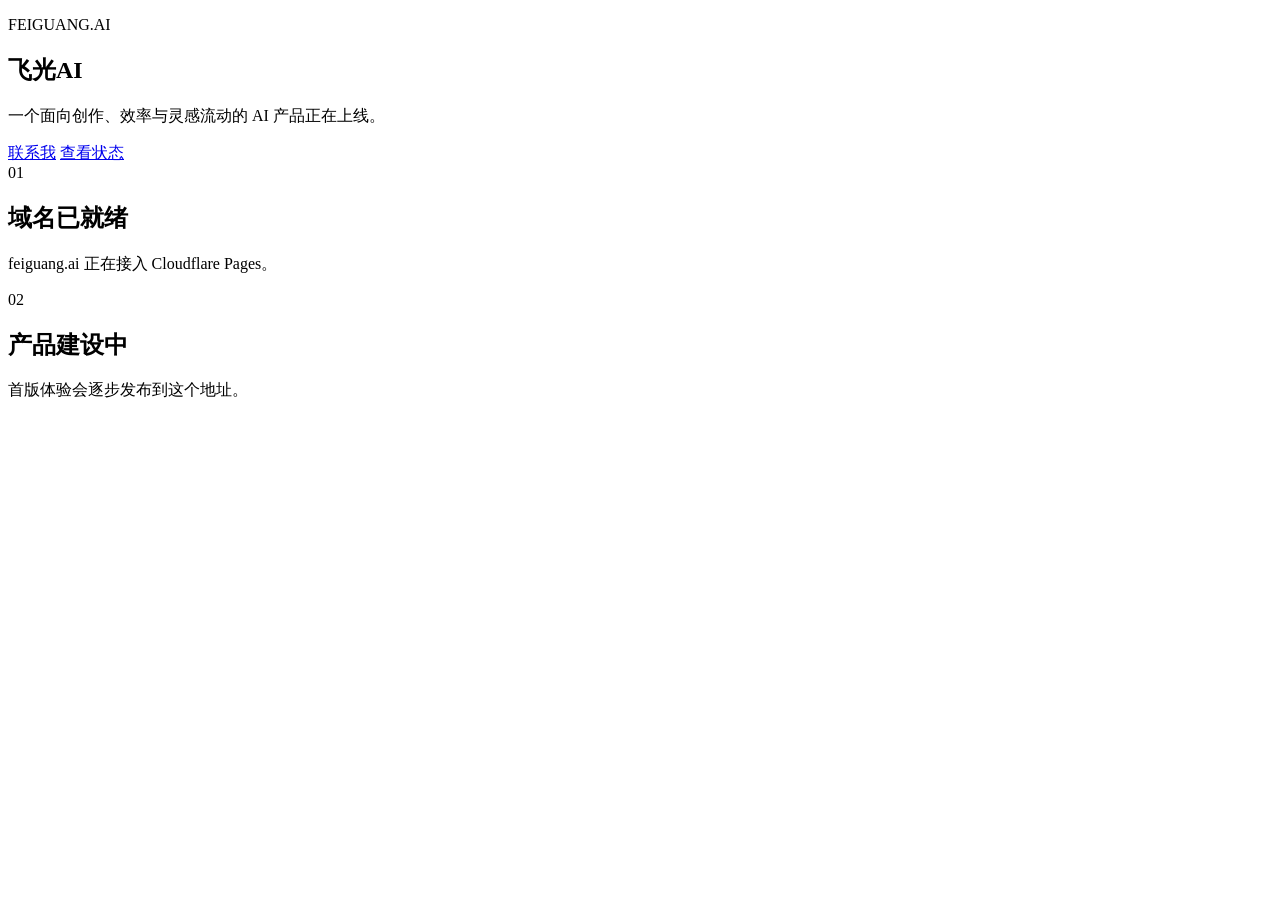
==== index.html @ c666fe0b "Create index.html" ====
<!doctype html>
<html lang="zh-CN">
  <head>
    <meta charset="utf-8">
    <meta name="viewport" content="width=device-width, initial-scale=1">
    <title>飞光AI</title>
    <meta name="description" content="飞光AI - 正在构建中的 AI 创作与效率平台。">
    <link rel="stylesheet" href="styles.css">
  </head>
  <body>
    <main class="page">
      <section class="hero" aria-labelledby="title">
        <p class="eyebrow">FEIGUANG.AI</p>
        <h1 id="title">飞光AI</h1>
        <p class="intro">一个面向创作、效率与灵感流动的 AI 产品正在上线。</p>
        <div class="actions">
          <a class="button primary" href="mailto:hello@feiguang.ai">联系我</a>
          <a class="button secondary" href="#status">查看状态</a>
        </div>
      </section>

      <section id="status" class="status" aria-label="上线状态">
        <article>
          <span>01</span>
          <h2>域名已就绪</h2>
          <p>feiguang.ai 正在接入 Cloudflare Pages。</p>
        </article>
        <article>
          <span>02</span>
          <h2>产品建设中</h2>
          <p>首版体验会逐步发布到这个地址。</p>
        </article>
      </section>
    </main>
  </body>
</html>
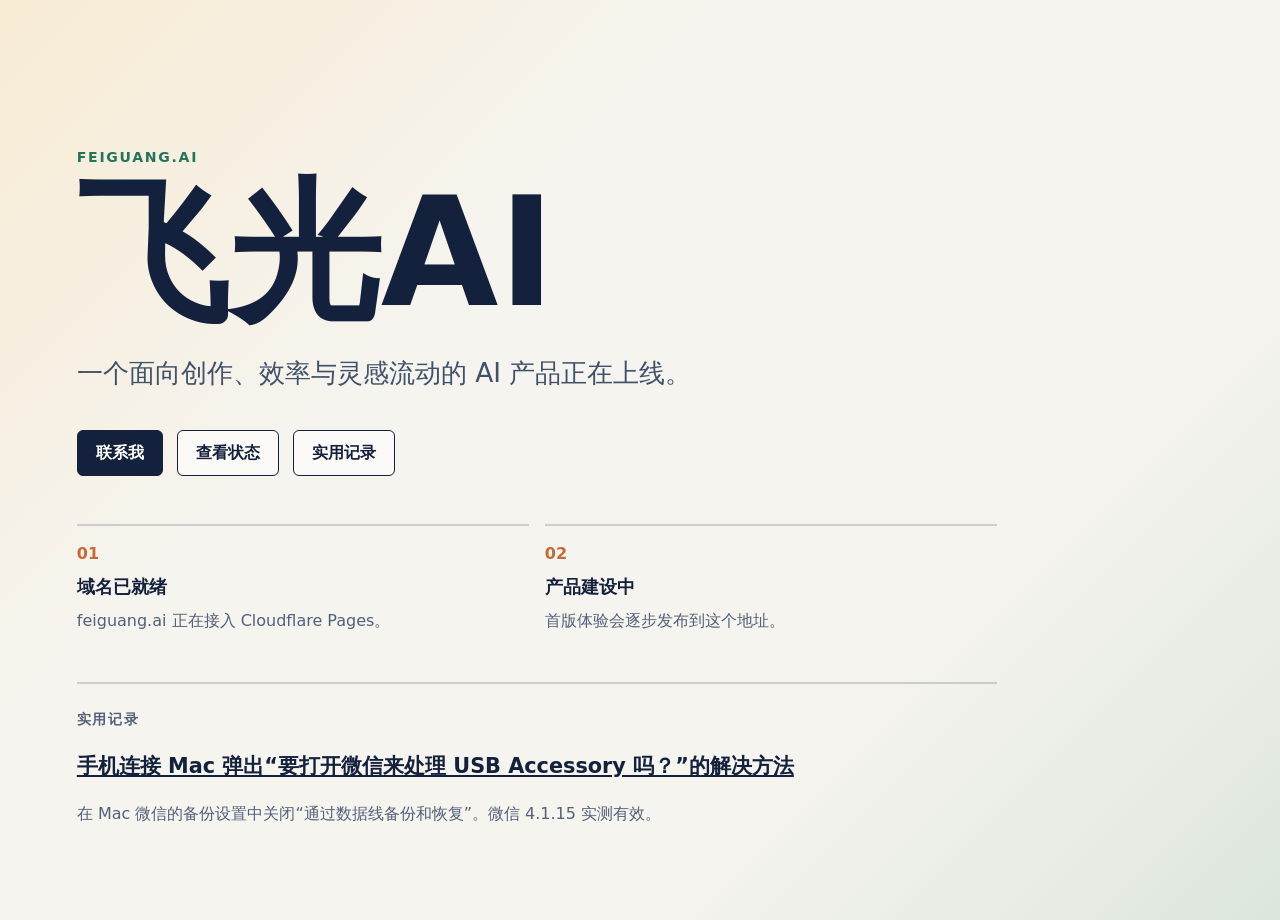
==== commit 09f32d0e: "Add WeChat USB accessory fix" ====
--- a/index.html
+++ b/index.html
@@ -5,7 +5,9 @@
     <meta name="viewport" content="width=device-width, initial-scale=1">
     <title>飞光AI</title>
     <meta name="description" content="飞光AI - 正在构建中的 AI 创作与效率平台。">
+    <link rel="canonical" href="https://feiguang.ai/">
     <link rel="stylesheet" href="styles.css">
+    <link rel="stylesheet" href="/notes/notes.css">
   </head>
   <body>
     <main class="page">
@@ -16,6 +18,7 @@
         <div class="actions">
           <a class="button primary" href="mailto:hello@feiguang.ai">联系我</a>
           <a class="button secondary" href="#status">查看状态</a>
+          <a class="button secondary" href="/notes/">实用记录</a>
         </div>
       </section>
 
@@ -31,6 +34,12 @@
           <p>首版体验会逐步发布到这个地址。</p>
         </article>
       </section>
+
+      <section class="notes-preview" aria-labelledby="notes-title">
+        <p class="eyebrow">实用记录</p>
+        <h2 id="notes-title"><a href="/notes/wechat-mac-usb-accessory/">手机连接 Mac 弹出“要打开微信来处理 USB Accessory 吗？”的解决方法</a></h2>
+        <p>在 Mac 微信的备份设置中关闭“通过数据线备份和恢复”。微信 4.1.15 实测有效。</p>
+      </section>
     </main>
   </body>
 </html>
--- a/styles.css
+++ b/styles.css
@@ -0,0 +1,131 @@
+:root {
+  color-scheme: light;
+  font-family:
+    Inter, ui-sans-serif, system-ui, -apple-system, BlinkMacSystemFont, "Segoe UI",
+    "PingFang SC", "Hiragino Sans GB", "Microsoft YaHei", sans-serif;
+  background: #f6f4ef;
+  color: #14213d;
+}
+
+* {
+  box-sizing: border-box;
+}
+
+body {
+  margin: 0;
+  min-height: 100vh;
+  background:
+    linear-gradient(135deg, rgba(255, 196, 87, 0.18), transparent 34%),
+    linear-gradient(315deg, rgba(64, 145, 108, 0.14), transparent 30%),
+    #f6f4ef;
+}
+
+a {
+  color: inherit;
+}
+
+.page {
+  min-height: 100vh;
+  display: grid;
+  align-content: space-between;
+  gap: 48px;
+  padding: clamp(32px, 6vw, 88px);
+}
+
+.hero {
+  max-width: 850px;
+  padding-top: clamp(40px, 8vh, 96px);
+}
+
+.eyebrow {
+  margin: 0 0 18px;
+  color: #24745b;
+  font-size: 0.88rem;
+  font-weight: 800;
+  letter-spacing: 0.12em;
+}
+
+h1 {
+  margin: 0;
+  font-size: clamp(4rem, 12vw, 9.5rem);
+  line-height: 0.92;
+  letter-spacing: 0;
+}
+
+.intro {
+  max-width: 650px;
+  margin: 28px 0 0;
+  color: #41516a;
+  font-size: clamp(1.1rem, 2.2vw, 1.65rem);
+  line-height: 1.65;
+}
+
+.actions {
+  display: flex;
+  flex-wrap: wrap;
+  gap: 14px;
+  margin-top: 36px;
+}
+
+.button {
+  display: inline-flex;
+  min-height: 46px;
+  align-items: center;
+  justify-content: center;
+  border: 1px solid #14213d;
+  border-radius: 6px;
+  padding: 0 18px;
+  font-weight: 750;
+  text-decoration: none;
+}
+
+.button.primary {
+  background: #14213d;
+  color: #ffffff;
+}
+
+.button.secondary {
+  background: rgba(255, 255, 255, 0.58);
+}
+
+.status {
+  display: grid;
+  grid-template-columns: repeat(2, minmax(0, 1fr));
+  gap: 16px;
+  max-width: 920px;
+}
+
+article {
+  border-top: 2px solid rgba(20, 33, 61, 0.18);
+  padding-top: 18px;
+}
+
+article span {
+  color: #c66a35;
+  font-weight: 800;
+}
+
+h2 {
+  margin: 12px 0 8px;
+  font-size: 1.1rem;
+}
+
+article p {
+  margin: 0;
+  color: #526079;
+  line-height: 1.7;
+}
+
+@media (max-width: 680px) {
+  .page {
+    padding: 28px 22px;
+  }
+
+  .status {
+    grid-template-columns: 1fr;
+  }
+
+  .button {
+    width: 100%;
+  }
+}
--- a/notes/notes.css
+++ b/notes/notes.css
@@ -0,0 +1,29 @@
+.notes-page { max-width: 900px; margin: 0 auto; padding: 40px 24px 72px; line-height: 1.85; }
+.notes-nav { display: flex; justify-content: space-between; gap: 20px; padding-bottom: 24px; border-bottom: 1px solid #d5d9d4; }
+.notes-nav a { text-decoration-thickness: 1px; text-underline-offset: 4px; }
+.note { border: 0; padding: 0; }
+.note header { margin: 42px 0 28px; }
+.note h1, .notes-page > h1 { margin: 12px 0 20px; font-size: clamp(1.8rem, 4.6vw, 2.8rem); line-height: 1.4; text-wrap: balance; }
+.note h2 { margin: 36px 0 12px; font-size: 1.35rem; line-height: 1.5; }
+.note h3 { margin: 22px 0 8px; font-size: 1.05rem; }
+.note p, .note li, .notes-page > p { color: #35435a; }
+.note p { margin: 12px 0; }
+.note .meta { color: #626d7d; font-size: .92rem; }
+.answer { padding: 20px 24px; background: #e8f2ed; border-left: 4px solid #24745b; border-radius: 0 8px 8px 0; }
+.answer p:first-child { margin-top: 0; }
+.answer p:last-child { margin-bottom: 0; }
+.note ol { padding-left: 1.5em; }
+.note li { margin: 10px 0; }
+.note figure { margin: 28px 0; }
+.note img { display: block; width: 100%; height: auto; border: 1px solid #d5d9d4; border-radius: 10px; background: white; }
+.note figcaption { margin-top: 10px; color: #626d7d; font-size: .9rem; }
+.note code { padding: 2px 5px; background: #e7e9e4; border-radius: 3px; overflow-wrap: anywhere; }
+.note footer { margin-top: 40px; border-top: 1px solid #d5d9d4; padding-top: 18px; }
+.notes-preview { max-width: 920px; border-top: 2px solid rgba(20, 33, 61, .18); padding-top: 24px; }
+.notes-preview h2 { font-size: 1.3rem; line-height: 1.6; }
+.notes-preview p { color: #526079; line-height: 1.7; }
+.note-list { margin: 36px 0; padding: 0; list-style: none; }
+.note-list li { border-top: 1px solid #d5d9d4; padding: 24px 0; }
+.note-list h2 { font-size: 1.3rem; line-height: 1.6; }
+.note-list p { color: #526079; }
+@media (max-width: 540px) { .notes-page { padding: 24px 20px 48px; } .answer { padding: 16px 18px; } .note header { margin-top: 30px; } }
